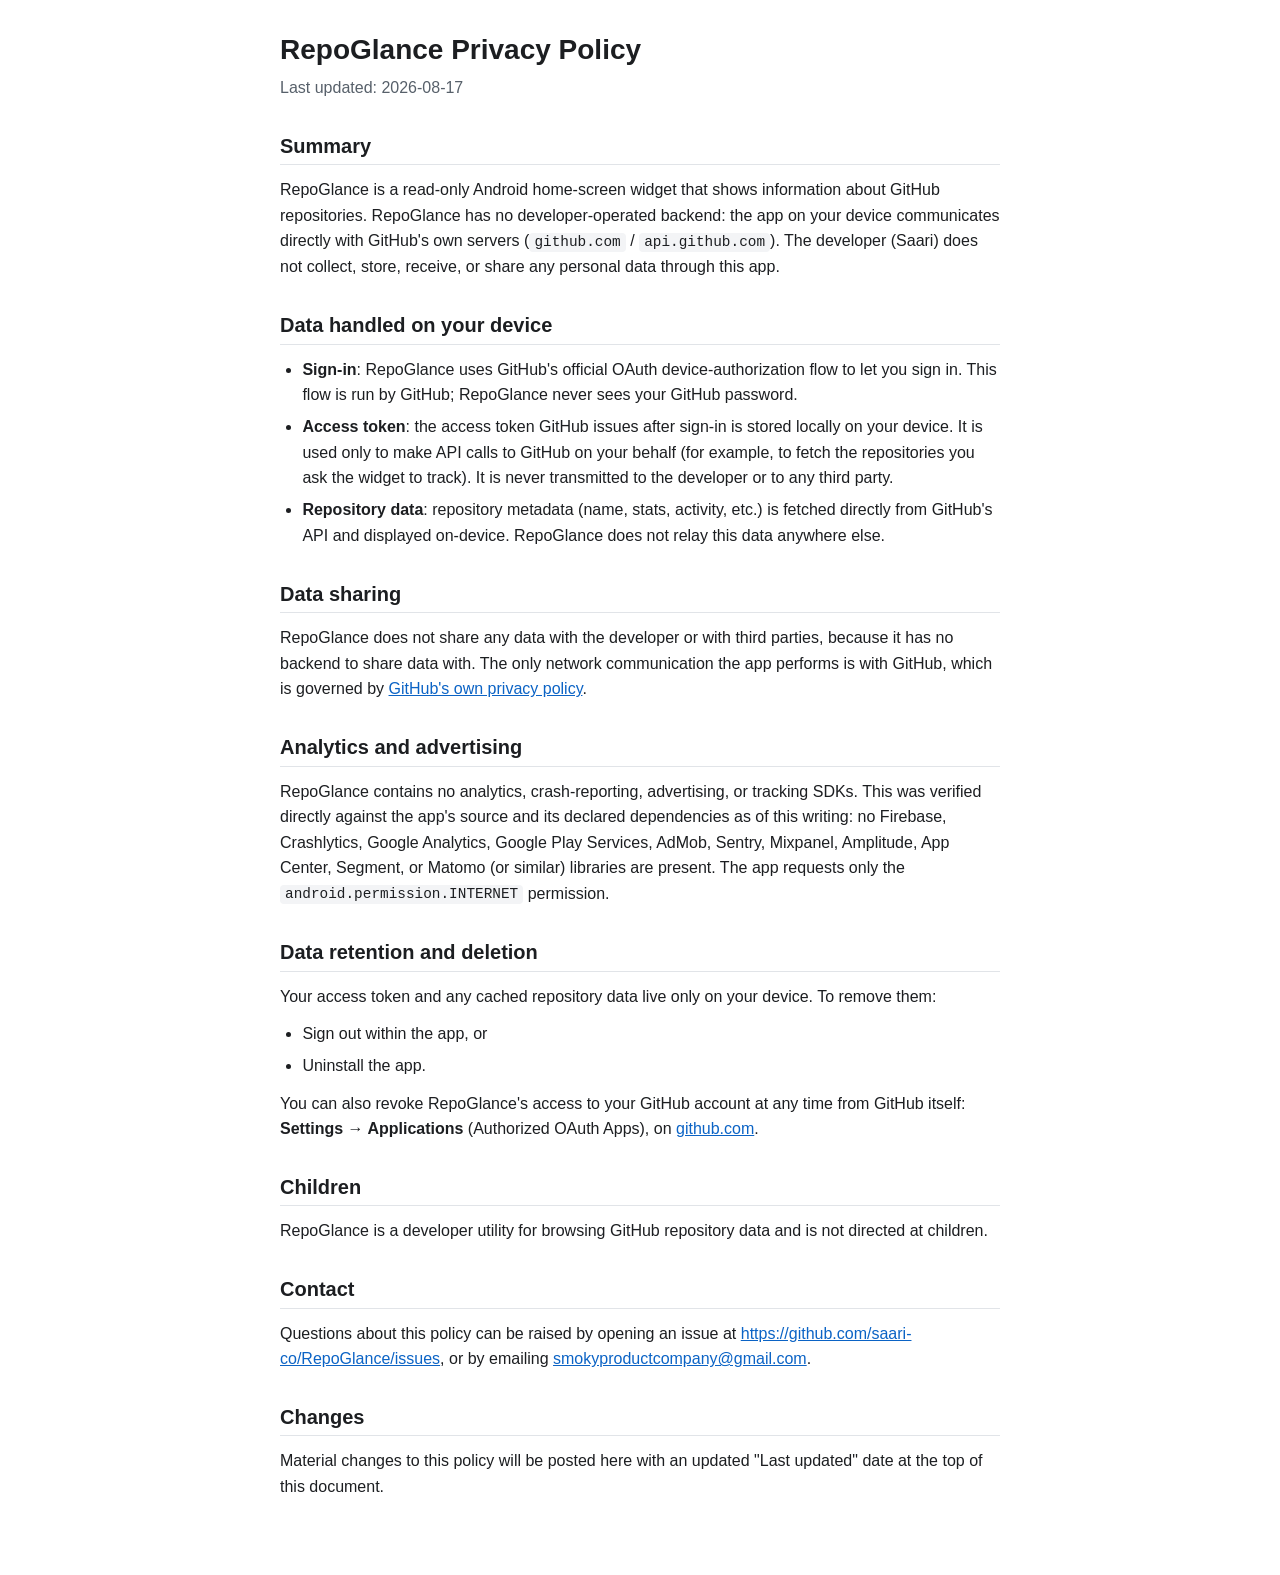
==== docs/privacy/index.html @ ed213fd8 "docs: serve privacy policy as static HTML, bypass failing Jekyll build Co-Authored-By: Claude Opus 4" ====
<!doctype html>
<html lang="en">
<head>
<meta charset="utf-8">
<meta name="viewport" content="width=device-width, initial-scale=1">
<title>RepoGlance Privacy Policy</title>
<style>
  :root {
    color-scheme: light dark;
  }
  body {
    margin: 0;
    padding: 2rem 1.25rem 4rem;
    font-family: -apple-system, BlinkMacSystemFont, "Segoe UI", Roboto,
      Helvetica, Arial, sans-serif;
    line-height: 1.6;
    color: #1c1e21;
    background: #ffffff;
  }
  main {
    max-width: 720px;
    margin: 0 auto;
  }
  h1 {
    font-size: 1.75rem;
    line-height: 1.25;
    margin: 0 0 0.5rem;
  }
  h2 {
    font-size: 1.25rem;
    line-height: 1.3;
    margin: 2rem 0 0.75rem;
    border-bottom: 1px solid #e1e4e8;
    padding-bottom: 0.35rem;
  }
  p, ul {
    margin: 0.75rem 0;
  }
  ul {
    padding-left: 1.4rem;
  }
  li {
    margin: 0.4rem 0;
  }
  a {
    color: #0b63c5;
    text-decoration: underline;
    word-break: break-word;
  }
  code {
    font-family: ui-monospace, SFMono-Regular, Menlo, Consolas, monospace;
    font-size: 0.9em;
    background: #f3f4f6;
    padding: 0.1em 0.35em;
    border-radius: 4px;
  }
  .updated {
    color: #57606a;
    margin-top: 0;
  }
  @media (prefers-color-scheme: dark) {
    body {
      background: #0d1117;
      color: #e6edf3;
    }
    h2 {
      border-bottom-color: #30363d;
    }
    a {
      color: #6cb6ff;
    }
    code {
      background: #161b22;
    }
    .updated {
      color: #8b949e;
    }
  }
</style>
</head>
<body>
<main>
  <h1>RepoGlance Privacy Policy</h1>
  <p class="updated">Last updated: 2026-08-17</p>

  <h2>Summary</h2>
  <p>
    RepoGlance is a read-only Android home-screen widget that shows information
    about GitHub repositories. RepoGlance has no developer-operated backend: the
    app on your device communicates directly with GitHub's own servers
    (<code>github.com</code> / <code>api.github.com</code>). The developer (Saari) does not collect,
    store, receive, or share any personal data through this app.
  </p>

  <h2>Data handled on your device</h2>
  <ul>
    <li><strong>Sign-in</strong>: RepoGlance uses GitHub's official OAuth device-authorization
      flow to let you sign in. This flow is run by GitHub; RepoGlance never sees
      your GitHub password.</li>
    <li><strong>Access token</strong>: the access token GitHub issues after sign-in is stored
      locally on your device. It is used only to make API calls to GitHub on
      your behalf (for example, to fetch the repositories you ask the widget to
      track). It is never transmitted to the developer or to any third party.</li>
    <li><strong>Repository data</strong>: repository metadata (name, stats, activity, etc.) is
      fetched directly from GitHub's API and displayed on-device. RepoGlance does
      not relay this data anywhere else.</li>
  </ul>

  <h2>Data sharing</h2>
  <p>
    RepoGlance does not share any data with the developer or with third parties,
    because it has no backend to share data with. The only network
    communication the app performs is with GitHub, which is governed by
    <a href="https://docs.github.com/en/site-policy/privacy-policies/github-privacy-statement">GitHub's own privacy policy</a>.
  </p>

  <h2>Analytics and advertising</h2>
  <p>
    RepoGlance contains no analytics, crash-reporting, advertising, or tracking
    SDKs. This was verified directly against the app's source and its declared
    dependencies as of this writing: no Firebase, Crashlytics, Google Analytics,
    Google Play Services, AdMob, Sentry, Mixpanel, Amplitude, App Center,
    Segment, or Matomo (or similar) libraries are present. The app requests only
    the <code>android.permission.INTERNET</code> permission.
  </p>

  <h2>Data retention and deletion</h2>
  <p>
    Your access token and any cached repository data live only on your device.
    To remove them:
  </p>
  <ul>
    <li>Sign out within the app, or</li>
    <li>Uninstall the app.</li>
  </ul>
  <p>
    You can also revoke RepoGlance's access to your GitHub account at any time
    from GitHub itself: <strong>Settings &rarr; Applications</strong> (Authorized OAuth Apps), on
    <a href="https://github.com/settings/applications">github.com</a>.
  </p>

  <h2>Children</h2>
  <p>
    RepoGlance is a developer utility for browsing GitHub repository data and is
    not directed at children.
  </p>

  <h2>Contact</h2>
  <p>
    Questions about this policy can be raised by opening an issue at
    <a href="https://github.com/saari-co/RepoGlance/issues">https://github.com/saari-co/RepoGlance/issues</a>, or by emailing
    <a href="mailto:smokyproductcompany@gmail.com">smokyproductcompany@gmail.com</a>.
  </p>

  <h2>Changes</h2>
  <p>
    Material changes to this policy will be posted here with an updated "Last
    updated" date at the top of this document.
  </p>
</main>
</body>
</html>
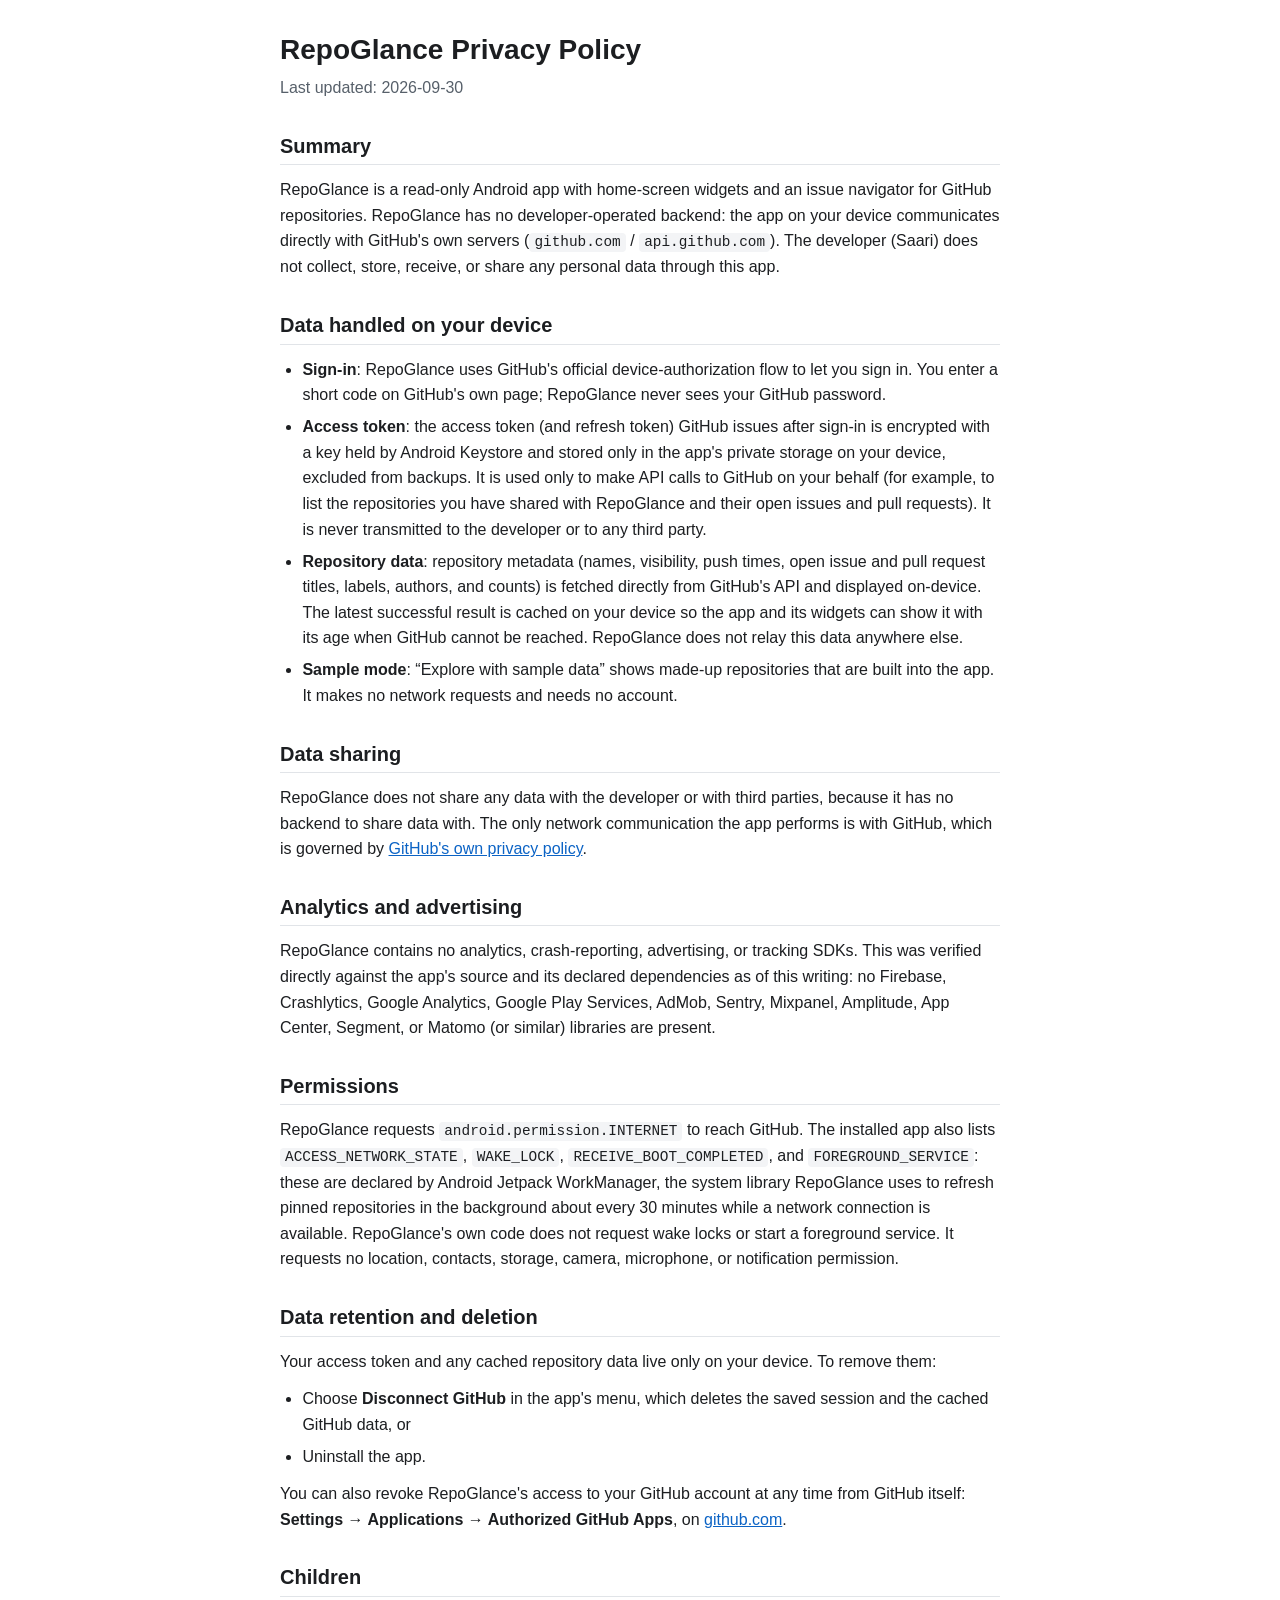
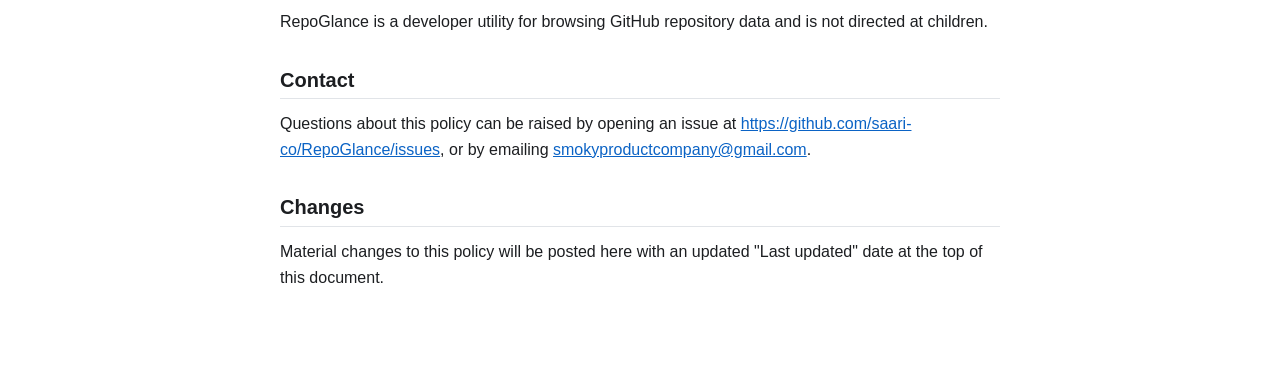
==== commit 83fa5fbe: "release prep: 0.4.0-beta.1 notes, honest status, Play listing and privacy fixes - README Status: wha" ====
--- a/docs/privacy/index.html
+++ b/docs/privacy/index.html
@@ -81,29 +81,36 @@
 <body>
 <main>
   <h1>RepoGlance Privacy Policy</h1>
-  <p class="updated">Last updated: 2026-08-17</p>
+  <p class="updated">Last updated: 2026-09-30</p>
 
   <h2>Summary</h2>
   <p>
-    RepoGlance is a read-only Android home-screen widget that shows information
-    about GitHub repositories. RepoGlance has no developer-operated backend: the
-    app on your device communicates directly with GitHub's own servers
-    (<code>github.com</code> / <code>api.github.com</code>). The developer (Saari) does not collect,
-    store, receive, or share any personal data through this app.
+    RepoGlance is a read-only Android app with home-screen widgets and an issue
+    navigator for GitHub repositories. RepoGlance has no developer-operated
+    backend: the app on your device communicates directly with GitHub's own
+    servers (<code>github.com</code> / <code>api.github.com</code>). The developer (Saari) does not
+    collect, store, receive, or share any personal data through this app.
   </p>
 
   <h2>Data handled on your device</h2>
   <ul>
-    <li><strong>Sign-in</strong>: RepoGlance uses GitHub's official OAuth device-authorization
-      flow to let you sign in. This flow is run by GitHub; RepoGlance never sees
-      your GitHub password.</li>
-    <li><strong>Access token</strong>: the access token GitHub issues after sign-in is stored
-      locally on your device. It is used only to make API calls to GitHub on
-      your behalf (for example, to fetch the repositories you ask the widget to
-      track). It is never transmitted to the developer or to any third party.</li>
-    <li><strong>Repository data</strong>: repository metadata (name, stats, activity, etc.) is
-      fetched directly from GitHub's API and displayed on-device. RepoGlance does
-      not relay this data anywhere else.</li>
+    <li><strong>Sign-in</strong>: RepoGlance uses GitHub's official device-authorization flow
+      to let you sign in. You enter a short code on GitHub's own page; RepoGlance
+      never sees your GitHub password.</li>
+    <li><strong>Access token</strong>: the access token (and refresh token) GitHub issues after
+      sign-in is encrypted with a key held by Android Keystore and stored only in
+      the app's private storage on your device, excluded from backups. It is used
+      only to make API calls to GitHub on your behalf (for example, to list the
+      repositories you have shared with RepoGlance and their open issues and pull
+      requests). It is never transmitted to the developer or to any third party.</li>
+    <li><strong>Repository data</strong>: repository metadata (names, visibility, push times,
+      open issue and pull request titles, labels, authors, and counts) is fetched
+      directly from GitHub's API and displayed on-device. The latest successful
+      result is cached on your device so the app and its widgets can show it with
+      its age when GitHub cannot be reached. RepoGlance does not relay this data
+      anywhere else.</li>
+    <li><strong>Sample mode</strong>: &ldquo;Explore with sample data&rdquo; shows made-up repositories that
+      are built into the app. It makes no network requests and needs no account.</li>
   </ul>
 
   <h2>Data sharing</h2>
@@ -120,23 +127,35 @@
     SDKs. This was verified directly against the app's source and its declared
     dependencies as of this writing: no Firebase, Crashlytics, Google Analytics,
     Google Play Services, AdMob, Sentry, Mixpanel, Amplitude, App Center,
-    Segment, or Matomo (or similar) libraries are present. The app requests only
-    the <code>android.permission.INTERNET</code> permission.
+    Segment, or Matomo (or similar) libraries are present.
   </p>
 
-  <h2>Data retention and deletion</h2>
+  <h2>Permissions</h2>
+  <p>
+    RepoGlance requests <code>android.permission.INTERNET</code> to reach GitHub. The
+    installed app also lists <code>ACCESS_NETWORK_STATE</code>, <code>WAKE_LOCK</code>,
+    <code>RECEIVE_BOOT_COMPLETED</code>, and <code>FOREGROUND_SERVICE</code>: these are declared by
+    Android Jetpack WorkManager, the system library RepoGlance uses to refresh
+    pinned repositories in the background about every 30 minutes while a network
+    connection is available. RepoGlance's own code does not request wake locks or
+    start a foreground service. It requests no location, contacts, storage,
+    camera, microphone, or notification permission.
+  </p>
+
+  <h2 id="data-retention-and-deletion">Data retention and deletion</h2>
   <p>
     Your access token and any cached repository data live only on your device.
     To remove them:
   </p>
   <ul>
-    <li>Sign out within the app, or</li>
+    <li>Choose <strong>Disconnect GitHub</strong> in the app's menu, which deletes the saved
+      session and the cached GitHub data, or</li>
     <li>Uninstall the app.</li>
   </ul>
   <p>
     You can also revoke RepoGlance's access to your GitHub account at any time
-    from GitHub itself: <strong>Settings &rarr; Applications</strong> (Authorized OAuth Apps), on
-    <a href="https://github.com/settings/applications">github.com</a>.
+    from GitHub itself: <strong>Settings &rarr; Applications &rarr; Authorized GitHub Apps</strong>, on
+    <a href="https://github.com/settings/apps/authorizations">github.com</a>.
   </p>
 
   <h2>Children</h2>
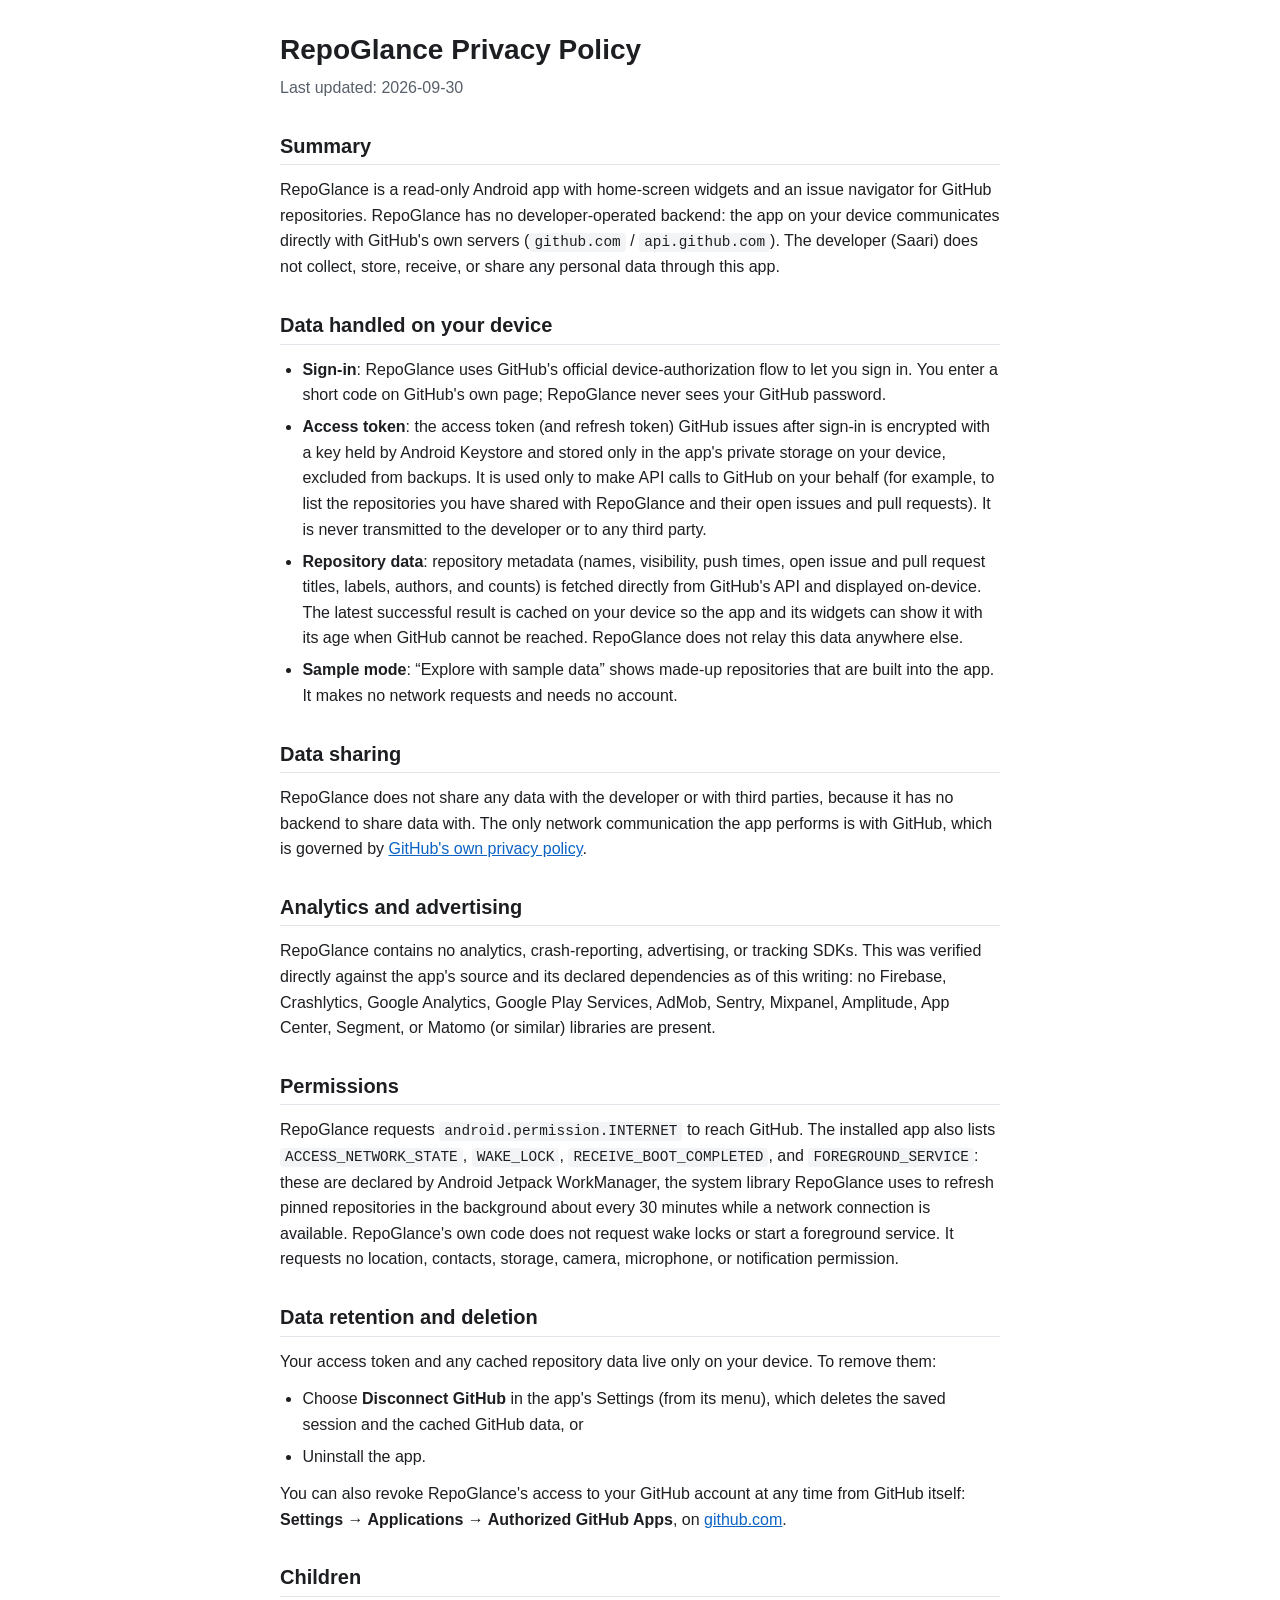
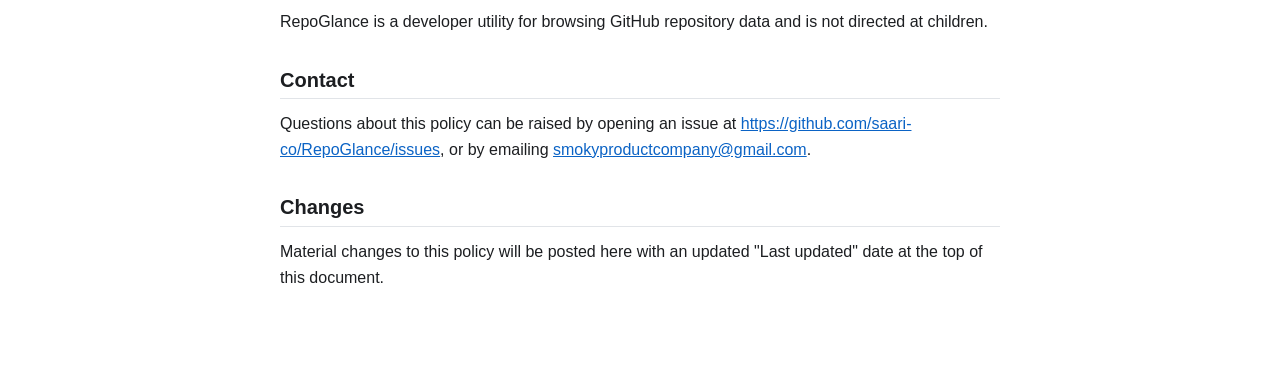
==== commit 87381e57: "settings-044/045/047: device proof, feature map and docs Emulator (signed out, sample mode) and Pixe" ====
--- a/docs/privacy/index.html
+++ b/docs/privacy/index.html
@@ -148,7 +148,7 @@
     To remove them:
   </p>
   <ul>
-    <li>Choose <strong>Disconnect GitHub</strong> in the app's menu, which deletes the saved
+    <li>Choose <strong>Disconnect GitHub</strong> in the app's Settings (from its menu), which deletes the saved
       session and the cached GitHub data, or</li>
     <li>Uninstall the app.</li>
   </ul>
